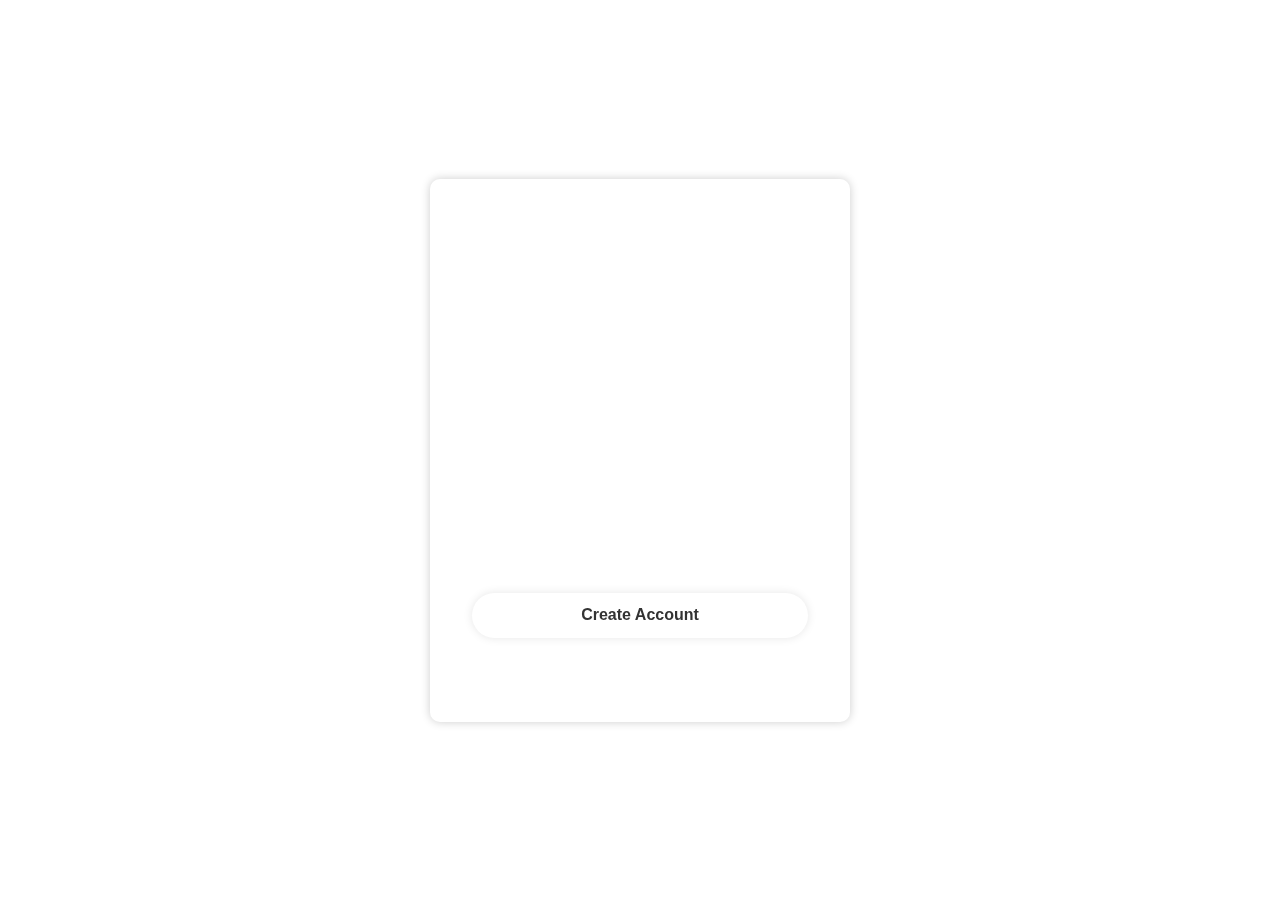
==== Create_acc.html @ d5018586 "initial commit" ====
<!DOCTYPE html>
<html lang="en">
	<head>
		<meta charset="UTF-8" />
		<meta name="viewport" content="width=device-width, initial-scale=1.0" />
		<title>Create Account</title>
		<link rel="stylesheet" href="mystyle.css" />
		<link
			href="https://unpkg.com/boxicons@2.1.4/css/boxicons.min.css"
			rel="stylesheet"
		/>
	</head>
	<body>
		<div class="wrapper">
			<form
				method="POST"
				action="create_account.php"
				onsubmit="{validateCreateAccount()}"
			>
				<h1>Create Account</h1>
				<!-- <div class="input-box">
					<input
						type="text"
						id="firstname"
						name="firstname"
						placeholder="Firstname"
						required
					/>
					<div class="input-box">
						<input
							type="text"
							id="lastname"
							name="lastname"
							placeholder="Lastname"
							required
						/> -->
						<div class="name-wrapper">
							<div class="input-box">
								<input
									type="text"
									id="firstname"
									name="firstname"
									placeholder="Firstname"
									required
								/>
							</div>
							<div class="input-box">
								<input
									type="text"
									id="lastname"
									name="lastname"
									placeholder="Lastname"
									required
								/>
							</div>
						</div>
						
				<div class="input-box">
					<input
						type="email"
						id="email"
						name="email"
						placeholder="Email"
						required
					/>
					<i class="bx bxs-envelope"></i>
				</div>
				<div class="input-box">
					<input
						type="password"
						id="password"
						name="password"
						placeholder="Password"
						required
					/>
					<i class="bx bxs-lock-alt"></i>
				</div>
				<div class="input-box">
					<input
						type="password"
						id="ConfirmPassword"
						name="ConfirmPassword"
						placeholder="Confirm Password"
						required
					/>
					<i class="bx bxs-lock-alt"></i>
				</div>
				<button type="submit" name="submit" class="btn">Create Account</button>
				<div class="register-link">
					<p>Already have an account? <a href="index.html">Login here</a></p>
				</div>
			</form>
		</div>

		<script>
			function validateCreateAccount() {
				var email = document.getElementById("email").value;
				var password = document.getElementById("password").value;
				var confirmPassword = document.getElementById("ConfirmPassword").value;

				var validPattern = /^[\w-\.]+@([\w-]+\.)+[\w-]{2,4}$/;
				if (!validPattern.test(email)) {
					alert("Please enter a valid email");
					return false;
				}

				if (password.length < 6) {
					alert("Password must be at least 6 characters long.");
					return false;
				}

				if (password !== confirmPassword) {
					alert("Passwords do not match.");
					return false;
				}

				return true;
			}
		</script>
	</body>
</html>
---- mystyle.css ----
/* New styles for placing Firstname and Lastname side by side */
.name-wrapper {
    display: flex;
    flex-direction: row;
    justify-content: space-between;
    gap: 20px; /* Add spacing between fields */
    padding-top: 20px;
    /* width: 100%; */
}

.name-wrapper .input-box {
    flex: 1;
    margin: 0; /* Remove extra margin from individual boxes */
    /* width: 40%; */
}

* {
    margin: 0;
    padding: 0;
    box-sizing: border-box;
    font-family: "Poppins", sans-serif;
}

body {
    display: flex;
    justify-content: center;
    align-items: center;
    min-height: 100vh;
    background: url('anime.jpg') no-repeat;
    background-size: cover;
    background-position: center;
}

.wrapper {
    width: 420px;
    background: transparent;
    border: 2px solid rgba(255, 255, 255, 0.2);
    backdrop-filter: blur(10px);
    box-shadow: 0 0 10px rgba(0,0,0,.2);
    color: #fff;
    border-radius: 10px;
    padding: 30px 40px;
}

.wrapper h1 {
    font-size: 36px;
    text-align: center;
}

.input-box {
    position: relative;
    width: 100%;
    height: 50px;
    margin: 30px 0;
}

.input-box input {
    width: 100%;
    height: 100%;
    background: transparent;
    color: #fff;
    outline: none;
    border-width: 2px;
    border-style: solid;
    border-color: rgba(255, 255, 255, 0.2);
    border-radius: 40px;
    padding: 20px 45px 20px 20px;
}

.input-box input::placeholder {
    color: #fff;
}

.input-box i {
    position: absolute;
    right: 20px;
    top: 50%;
    transform: translateY(-50%);
    font-size: 20px;
    color: #fff;
}

.remember-forget {
    display: flex;
    justify-content: space-between;
    font-size: 15px;
    margin: -15px 0 15px;
}

.remember-forget label input {
    accent-color: #fff;
    margin-right: 3px;
}

.remember-forget a {
    color: #fff;
    text-decoration: none;
}

.remember-forget a:hover {
    text-decoration: underline;
}

.btn {
    width: 100%;
    height: 45px;
    background: #fff;
    border: none;
    outline: none;
    border-radius: 40px;
    box-shadow: 0 0 10px rgba(0,0,0,.1);
    cursor: pointer;
    font-size: 16px;
    color: #333;
    font-weight: 600;
}

.register-link {
    font-size: 15px;
    text-align: center;
    margin: 20px 0 15px;
}

.register-link p a {
    color: #fff;
    text-decoration: none;
    font-weight: 600;
}

.register-link p a:hover {
    text-decoration: underline;
}
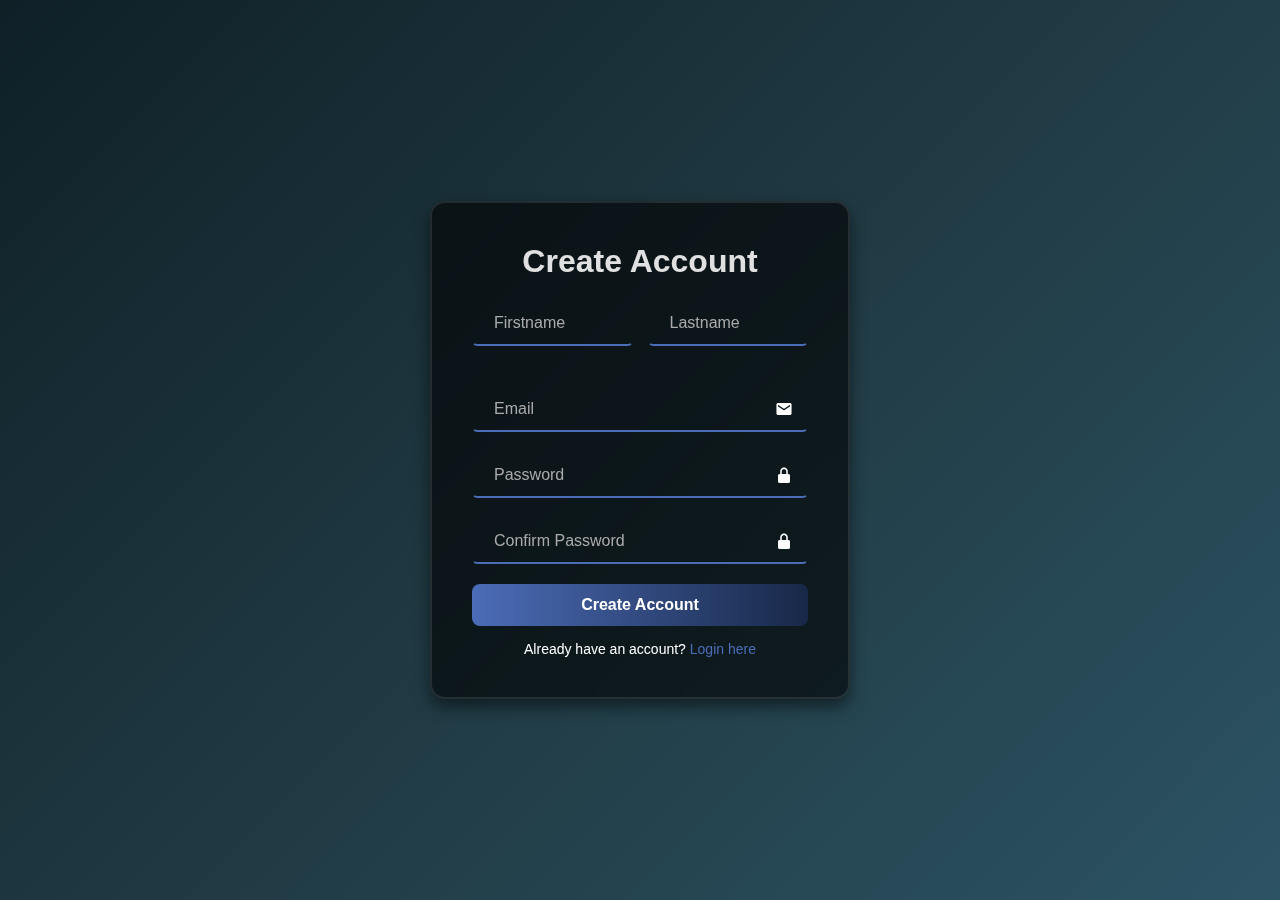
==== commit 25b9da69: "Final Updates" ====
--- a/Create_acc.html
+++ b/Create_acc.html
@@ -42,6 +42,8 @@
 									name="firstname"
 									placeholder="Firstname"
 									required
+						        	style="font-size: 16px;"
+
 								/>
 							</div>
 							<div class="input-box">
@@ -51,6 +53,7 @@
 									name="lastname"
 									placeholder="Lastname"
 									required
+			                		style="font-size: 16px;"
 								/>
 							</div>
 						</div>
@@ -62,6 +65,8 @@
 						name="email"
 						placeholder="Email"
 						required
+					    style="font-size: 16px;"
+
 					/>
 					<i class="bx bxs-envelope"></i>
 				</div>
@@ -72,6 +77,7 @@
 						name="password"
 						placeholder="Password"
 						required
+						style="font-size: 16px;"
 					/>
 					<i class="bx bxs-lock-alt"></i>
 				</div>
@@ -82,6 +88,8 @@
 						name="ConfirmPassword"
 						placeholder="Confirm Password"
 						required
+						style="font-size: 16px;"
+
 					/>
 					<i class="bx bxs-lock-alt"></i>
 				</div>
--- a/mystyle.css
+++ b/mystyle.css
@@ -1,19 +1,4 @@
-/* New styles for placing Firstname and Lastname side by side */
-.name-wrapper {
-    display: flex;
-    flex-direction: row;
-    justify-content: space-between;
-    gap: 20px; /* Add spacing between fields */
-    padding-top: 20px;
-    /* width: 100%; */
-}
-
-.name-wrapper .input-box {
-    flex: 1;
-    margin: 0; /* Remove extra margin from individual boxes */
-    /* width: 40%; */
-}
-
+/* General styles */
 * {
     margin: 0;
     padding: 0;
@@ -26,105 +11,111 @@
     justify-content: center;
     align-items: center;
     min-height: 100vh;
-    background: url('anime.jpg') no-repeat;
+    /* background: linear-gradient(135deg, #1a2a6c, #b21f1f, #fdbb2d); */
+    background: linear-gradient(135deg, #0f2027, #203a43, #2c5364);
+
     background-size: cover;
-    background-position: center;
+    color: #fff;
 }
 
+/* Wrapper styles */
 .wrapper {
     width: 420px;
-    background: transparent;
-    border: 2px solid rgba(255, 255, 255, 0.2);
+    background: rgba(0, 0, 0, 0.6); /* Glass effect */
+    border: 2px solid rgba(255, 255, 255, 0.1);
+    border-radius: 15px; /* Rounded corners */
+    padding: 40px;
+    box-shadow: 0 8px 16px rgba(0, 0, 0, 0.5);
     backdrop-filter: blur(10px);
-    box-shadow: 0 0 10px rgba(0,0,0,.2);
-    color: #fff;
-    border-radius: 10px;
-    padding: 30px 40px;
 }
 
 .wrapper h1 {
-    font-size: 36px;
+    font-size: 2em;
     text-align: center;
+    color: #e0e0e0;
 }
 
+/* Input box styles */
 .input-box {
     position: relative;
     width: 100%;
-    height: 50px;
-    margin: 30px 0;
+    margin: 20px 0;
 }
 
 .input-box input {
     width: 100%;
-    height: 100%;
+    padding: 12px 20px;
     background: transparent;
     color: #fff;
     outline: none;
-    border-width: 2px;
-    border-style: solid;
-    border-color: rgba(255, 255, 255, 0.2);
-    border-radius: 40px;
-    padding: 20px 45px 20px 20px;
+    border: 2px solid transparent;
+    border-bottom: 2px solid #4b6cb7;
+    font-size: 16px;
+    transition: all 0.3s ease;
+    border-radius: 5px;
+}
+
+.input-box input:focus {
+    border-color: #4b6cb7;
+    box-shadow: 0 0 8px rgba(75, 108, 183, 0.8);
 }
 
 .input-box input::placeholder {
-    color: #fff;
+    color: #aaa;
 }
 
 .input-box i {
     position: absolute;
-    right: 20px;
+    right: 15px;
     top: 50%;
     transform: translateY(-50%);
-    font-size: 20px;
+    font-size: 18px;
     color: #fff;
 }
 
-.remember-forget {
+/* Styles for first name and last name fields side-by-side */
+.name-wrapper {
     display: flex;
-    justify-content: space-between;
-    font-size: 15px;
-    margin: -15px 0 15px;
+    gap: 15px;
 }
 
-.remember-forget label input {
-    accent-color: #fff;
-    margin-right: 3px;
+.name-wrapper .input-box {
+    flex: 1;
 }
 
-.remember-forget a {
+/* Button styles */
+.btn {
+    width: 100%;
+    padding: 12px;
+    background: linear-gradient(90deg, #4b6cb7, #182848); /* Gradient background */
+    border: none;
     color: #fff;
-    text-decoration: none;
+    font-size: 16px;
+    font-weight: bold;
+    cursor: pointer;
+    border-radius: 8px;
+    transition: background 0.3s ease, transform 0.2s ease;
 }
 
-.remember-forget a:hover {
-    text-decoration: underline;
+.btn:hover {
+    background: linear-gradient(90deg, #182848, #4b6cb7); /* Reverse gradient on hover */
+    transform: scale(1.05); /* Slightly enlarge on hover */
 }
 
-.btn {
-    width: 100%;
-    height: 45px;
-    background: #fff;
-    border: none;
-    outline: none;
-    border-radius: 40px;
-    box-shadow: 0 0 10px rgba(0,0,0,.1);
-    cursor: pointer;
-    font-size: 16px;
-    color: #333;
-    font-weight: 600;
+.btn:active {
+    transform: scale(0.98); /* Slightly shrink on click */
 }
 
+/* Register link styles */
 .register-link {
-    font-size: 15px;
+    font-size: 14px;
     text-align: center;
-    margin: 20px 0 15px;
+    margin-top: 15px;
 }
 
 .register-link p a {
-    color: #fff;
+    color: #4b6cb7;
     text-decoration: none;
-    font-weight: 600;
 }
 
 .register-link p a:hover {
